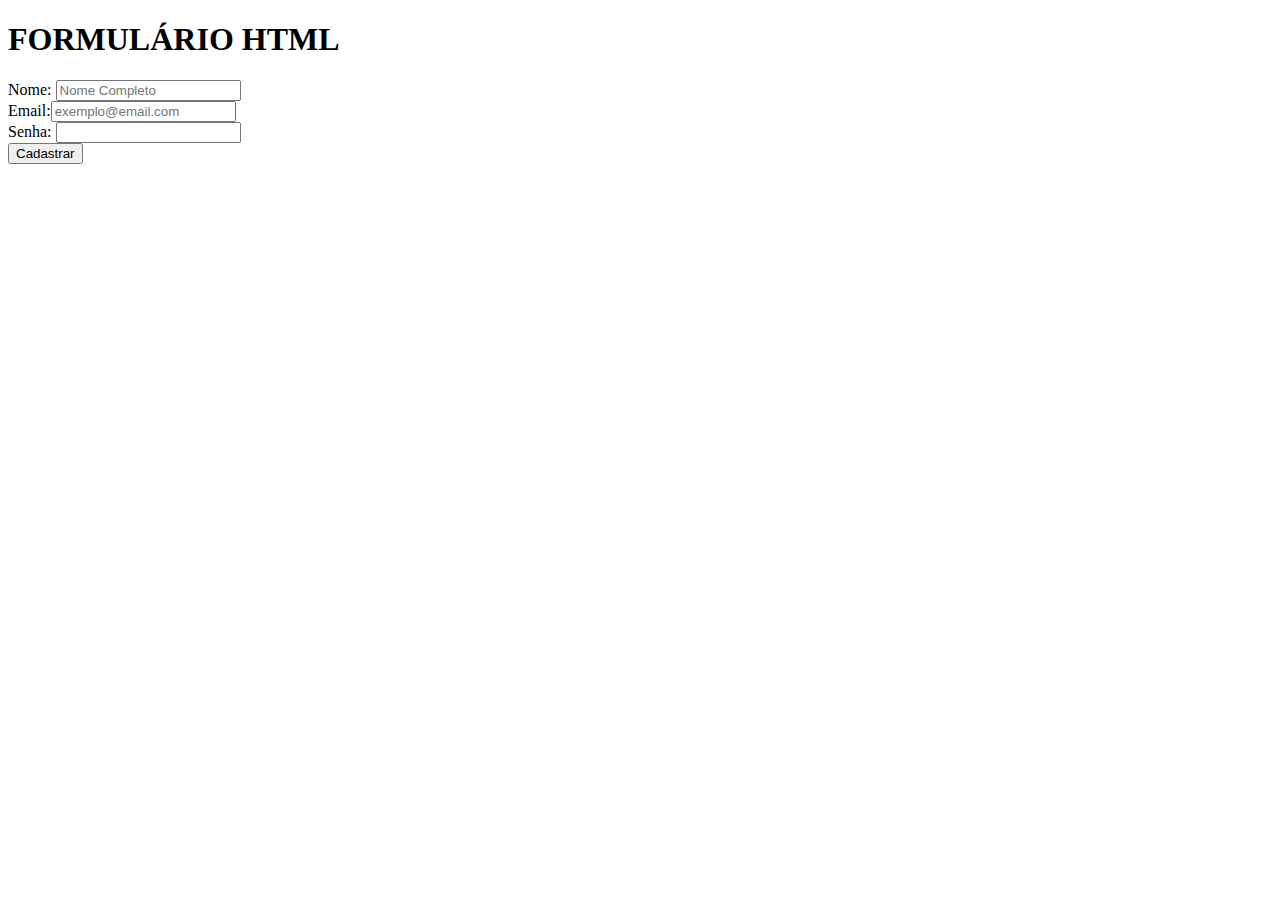
==== index.html @ 54ae10e4 "Add files via upload" ====
<!DOCTYPE html>
<html lang="pt-br">
<head>
    <meta charset="UTF-8">
    <meta name="viewport" content="width=device-width, initial-scale=1.0">
    <title>Formulário HTML</title>
</head>
<body>
    <header> <h1>FORMULÁRIO HTML</h1></header>
    <!-- Formulário -->
    <div>
        <label>Nome: </label><input name="nome" type="text" placeholder="Nome Completo">
    </div>
    <div>
        <label>Email:</label><input  name="email" type="email" placeholder="exemplo@email.com">
    </div>
    <div>
        <label>Senha: </label><input  name="senha" type="password">
    </div>
    <div>
        <button type=submit>Cadastrar</button>
    </div>
</body>
</html>
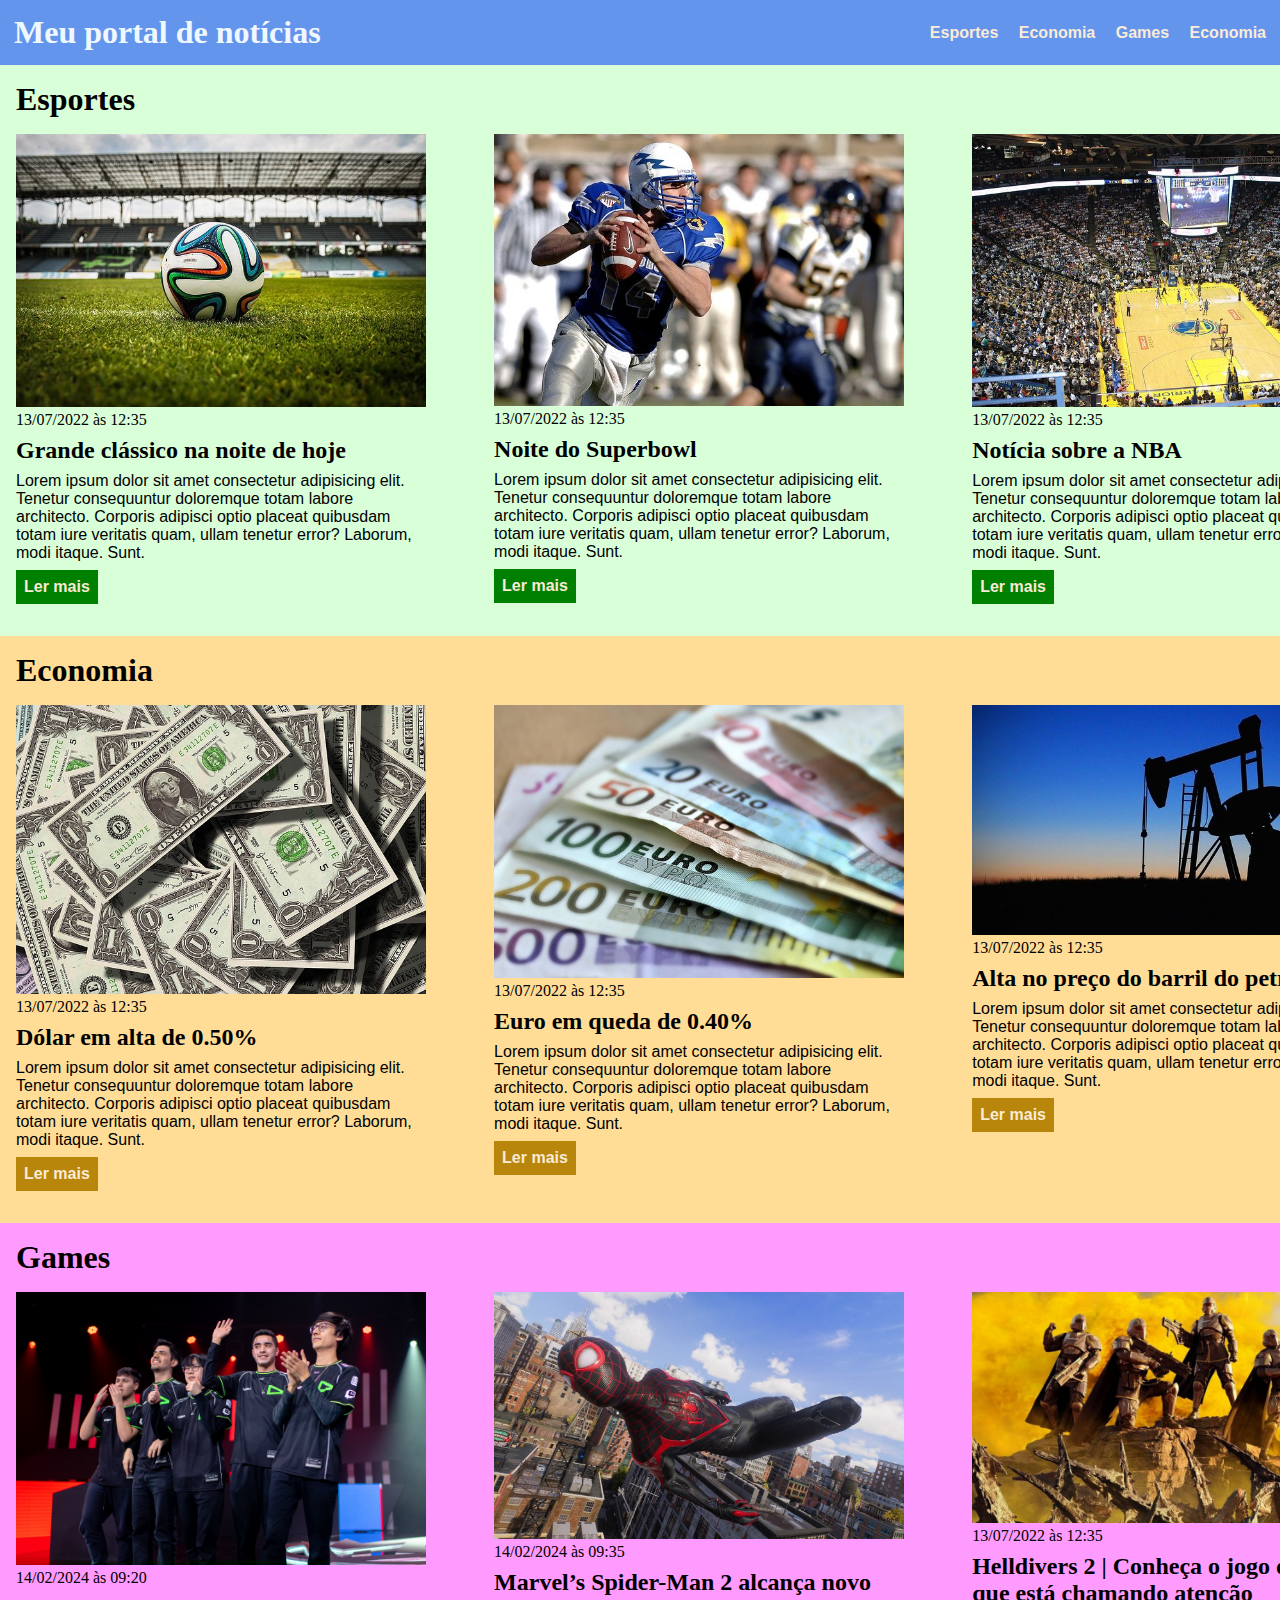
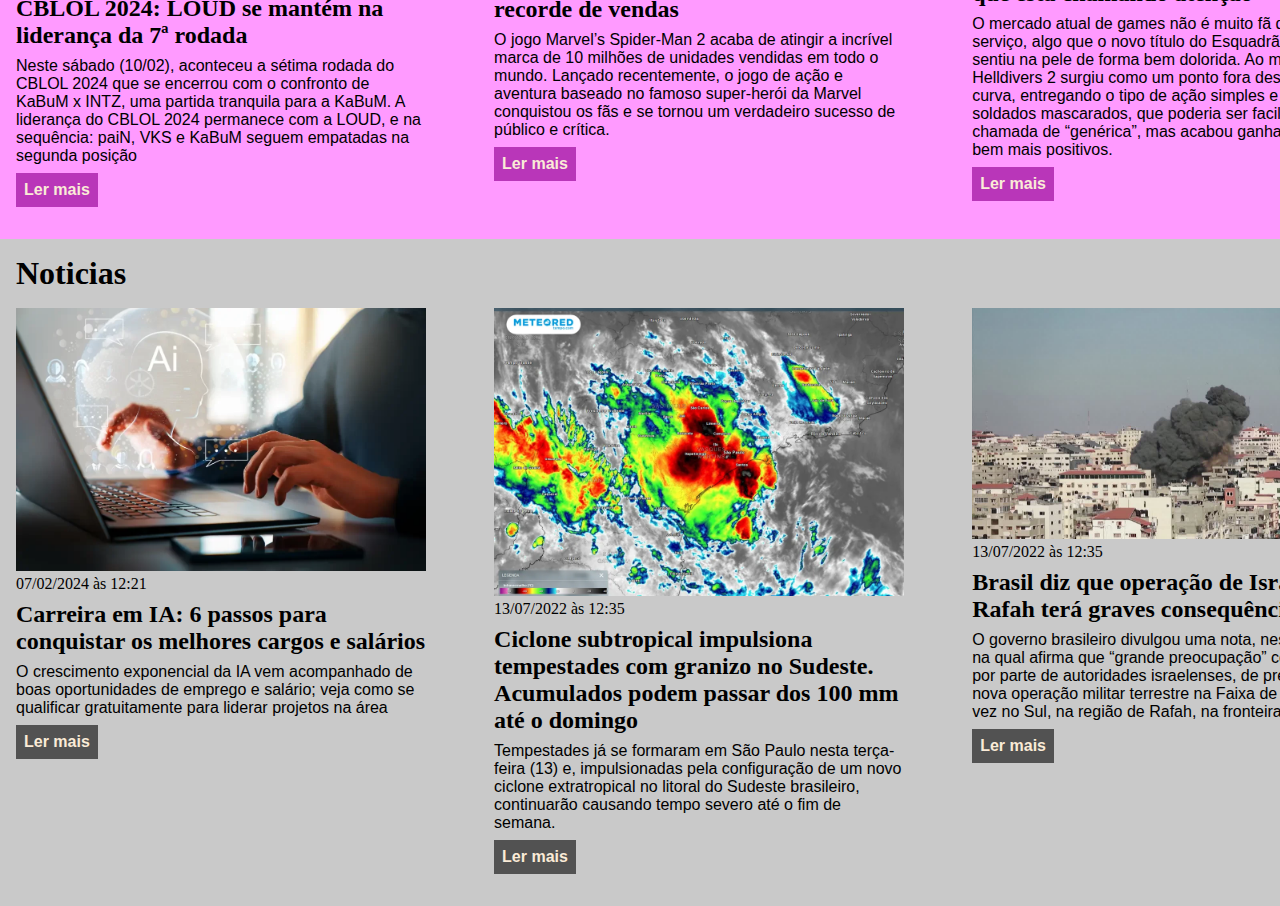
==== commit 5ba14045: "criação do exercicio de CSS da aula 4.9" ====
--- a/index.html
+++ b/index.html
@@ -1,24 +1,255 @@
 <!DOCTYPE html>
-<html lang="pt-br">
+<html lang="pt-BR">
+
 <head>
-    <meta charset="UTF-8">
-    <meta name="viewport" content="width=device-width, initial-scale=1.0">
-    <title>Formulário HTML</title>
+    <meta charset="UTF-8" />
+    <meta http-equiv="X-UA-Compatible" content="IE=edge" />
+    <meta name="viewport" content="width=device-width, initial-scale=1.0" />
+    <title>Meu portal de notícias</title>
+    <link rel="stylesheet" href="./main.css" />
 </head>
+
 <body>
-    <header> <h1>FORMULÁRIO HTML</h1></header>
-    <!-- Formulário -->
-    <div>
-        <label>Nome: </label><input name="nome" type="text" placeholder="Nome Completo">
-    </div>
-    <div>
-        <label>Email:</label><input  name="email" type="email" placeholder="exemplo@email.com">
-    </div>
-    <div>
-        <label>Senha: </label><input  name="senha" type="password">
-    </div>
-    <div>
-        <button type=submit>Cadastrar</button>
-    </div>
+    <header>
+        <div class="container">
+            <h1>Meu portal de notícias</h1>
+            <nav>
+                <ul>
+                    <li>
+                        <a href="#sports" title="Ir para a seção de esportes">Esportes</a>
+                    </li>
+                    <li>
+                        <a href="#economy" title="Ir para a seção de economia">Economia</a>
+                    </li>
+                    <li>
+                        <a href="#games" title="Ir para a seção de games">Games</a>
+                    </li>
+                    <li>
+                        <a href="#noticias" title="Ir para a seção de notícias">Economia</a>
+                    </li>
+                </ul>
+            </nav>
+        </div>
+    </header>
+    <section id="sports">
+        <div class="container">
+            <h2>Esportes</h2>
+            <div class="articles">
+                <article>
+                    <img src="./imagens/futebol.jpg" alt="Bola de futebol no gramado" />
+                    <header>
+                        <time>13/07/2022 às 12:35</time>
+                    </header>
+                    <h3>Grande clássico na noite de hoje</h3>
+                    <p>
+                        Lorem ipsum dolor sit amet consectetur adipisicing elit. Tenetur
+                        consequuntur doloremque totam labore architecto. Corporis adipisci
+                        optio placeat quibusdam totam iure veritatis quam, ullam tenetur
+                        error? Laborum, modi itaque. Sunt.
+                    </p>
+                    <a href="#" title="Leia a notícia completa">Ler mais</a>
+                </article>
+                <article>
+                    <img src="./imagens/futebol-americano.jpg"
+                        alt="Jogador de futebol americano correndo com a bola na mão" />
+                    <header>
+                        <time>13/07/2022 às 12:35</time>
+                    </header>
+                    <h3>Noite do Superbowl</h3>
+                    <p>
+                        Lorem ipsum dolor sit amet consectetur adipisicing elit. Tenetur
+                        consequuntur doloremque totam labore architecto. Corporis adipisci
+                        optio placeat quibusdam totam iure veritatis quam, ullam tenetur
+                        error? Laborum, modi itaque. Sunt.
+                    </p>
+                    <a href="#" title="Leia a notícia completa">Ler mais</a>
+                </article>
+                <article>
+                    <img src="./imagens/basquete.jpg" title="Vista aérea de uma quadra de basquete" />
+                    <header>
+                        <time>13/07/2022 às 12:35</time>
+                    </header>
+                    <h3>Notícia sobre a NBA</h3>
+                    <p>
+                        Lorem ipsum dolor sit amet consectetur adipisicing elit. Tenetur
+                        consequuntur doloremque totam labore architecto. Corporis adipisci
+                        optio placeat quibusdam totam iure veritatis quam, ullam tenetur
+                        error? Laborum, modi itaque. Sunt.
+                    </p>
+                    <a href="#" title="Leia a notícia completa">Ler mais</a>
+                </article>
+            </div>
+        </div>
+    </section>
+    <section id="economy">
+        <div class="container">
+            <h2>Economia</h2>
+            <div class="articles">
+                <article>
+                    <img src="./imagens/dolares.jpg" alt="Muitos dólares" />
+                    <header>
+                        <time>13/07/2022 às 12:35</time>
+                    </header>
+                    <h3>Dólar em alta de 0.50%</h3>
+                    <p>
+                        Lorem ipsum dolor sit amet consectetur adipisicing elit. Tenetur
+                        consequuntur doloremque totam labore architecto. Corporis adipisci
+                        optio placeat quibusdam totam iure veritatis quam, ullam tenetur
+                        error? Laborum, modi itaque. Sunt.
+                    </p>
+                    <a href="#" title="Leia a notícia completa">Ler mais</a>
+                </article>
+                <article>
+                    <img src="./imagens/euro.jpg" alt="Várias notas de euro" />
+                    <header>
+                        <time>13/07/2022 às 12:35</time>
+                    </header>
+                    <h3>Euro em queda de 0.40%</h3>
+                    <p>
+                        Lorem ipsum dolor sit amet consectetur adipisicing elit. Tenetur
+                        consequuntur doloremque totam labore architecto. Corporis adipisci
+                        optio placeat quibusdam totam iure veritatis quam, ullam tenetur
+                        error? Laborum, modi itaque. Sunt.
+                    </p>
+                    <a href="#" title="Leia a notícia completa">Ler mais</a>
+                </article>
+                <article>
+                    <img src="./imagens/petroleo.jpg" alt="Extração de petróleo" />
+                    <header>
+                        <time>13/07/2022 às 12:35</time>
+                    </header>
+                    <h3>Alta no preço do barril do petróleo</h3>
+                    <p>
+                        Lorem ipsum dolor sit amet consectetur adipisicing elit. Tenetur
+                        consequuntur doloremque totam labore architecto. Corporis adipisci
+                        optio placeat quibusdam totam iure veritatis quam, ullam tenetur
+                        error? Laborum, modi itaque. Sunt.
+                    </p>
+                    <a href="#" title="Leia a notícia completa">Ler mais</a>
+                </article>
+            </div>
+        </div>
+    </section>
+    <section id="games">
+        <div class="container">
+            <h2>Games</h2>
+            <div class="articles">
+                <article>
+                    <img src="./imagens/loud-cblol-2022-2-split.jpg" alt="time da Loud" />
+                    <header>
+                        <time>14/02/2024 às 09:20</time>
+                    </header>
+                    <h3>CBLOL 2024: LOUD se mantém na liderança da 7ª rodada</h3>
+                    <p>
+                        Neste sábado (10/02), aconteceu a sétima rodada do CBLOL 2024 que
+                        se encerrou com o confronto de KaBuM x INTZ, uma partida tranquila
+                        para a KaBuM. A liderança do CBLOL 2024 permanece com a LOUD, e na
+                        sequência: paiN, VKS e KaBuM seguem empatadas na segunda posição
+                    </p>
+                    <a href="https://maisesports.com.br/cblol-2024-loud-se-mantem-na-lideranca-da-7a-rodada/"
+                        title="Leia a notícia completa">Ler mais</a>
+                </article>
+                <article>
+                    <img src="./imagens/marvel-s-spider-man-2-ja-tem-janela-de-lancamento-para-chegar-ao-pc-101697.jpg"
+                        alt="Spider-Man" />
+                    <header>
+                        <time>14/02/2024 às 09:35</time>
+                    </header>
+                    <h3>Marvel’s Spider-Man 2 alcança novo recorde de vendas</h3>
+                    <p>
+                        O jogo Marvel’s Spider-Man 2 acaba de atingir a incrível marca de
+                        10 milhões de unidades vendidas em todo o mundo. Lançado
+                        recentemente, o jogo de ação e aventura baseado no famoso
+                        super-herói da Marvel conquistou os fãs e se tornou um verdadeiro
+                        sucesso de público e crítica.
+                    </p>
+                    <a href="https://nitro.r7.com/games/o-vicio/marvels-spider-man-2-alcanca-novo-recorde-de-vendas-14022024"
+                        title="Leia a notícia completa">Ler mais</a>
+                </article>
+                <article>
+                    <img src="./imagens/helldivers-2.jpg" alt="capa do jogo Helldivers 2" />
+                    <header>
+                        <time>13/07/2022 às 12:35</time>
+                    </header>
+                    <h3>
+                        Helldivers 2 | Conheça o jogo de PS5 que está chamando atenção
+                    </h3>
+                    <p>
+                        O mercado atual de games não é muito fã de jogos de serviço, algo
+                        que o novo título do Esquadrão Suicida sentiu na pele de forma bem
+                        dolorida. Ao mesmo tempo, Helldivers 2 surgiu como um ponto fora
+                        desta mesma curva, entregando o tipo de ação simples e objetiva,
+                        com soldados mascarados, que poderia ser facilmente chamada de
+                        “genérica”, mas acabou ganhando adjetivos bem mais positivos.
+                    </p>
+                    <a href="https://canaltech.com.br/games/helldivers-2-conheca-o-jogo-de-ps5-que-esta-chamando-atencao-278935/"
+                        title="Leia a notícia completa">Ler mais</a>
+                </article>
+            </div>
+        </div>
+    </section>
+    <section id="noticias">
+        <div class="container">
+            <h2>Noticias</h2>
+            <div class="articles">
+                <article>
+                    <img src="./imagens/ia.webp"
+                        alt="Pessoa digitando em um notebook com uma marca d'água com um simbolo de IA" />
+                    <header>
+                        <time>07/02/2024 às 12:21</time>
+                    </header>
+                    <h3>
+                        Carreira em IA: 6 passos para conquistar os melhores cargos e
+                        salários
+                    </h3>
+                    <p>
+                        O crescimento exponencial da IA vem acompanhado de boas
+                        oportunidades de emprego e salário; veja como se qualificar
+                        gratuitamente para liderar projetos na área
+                    </p>
+                    <a href="https://exame.com/carreira/carreira-em-ia-6-passos-para-conquistar-os-melhores-cargos-e-salarios/"
+                        title="Leia a notícia completa">Ler mais</a>
+                </article>
+                <article>
+                    <img src="./imagens/meteorologico.webp" alt="mapa meteorológico" />
+                    <header>
+                        <time>13/07/2022 às 12:35</time>
+                    </header>
+                    <h3>
+                        Ciclone subtropical impulsiona tempestades com granizo no Sudeste.
+                        Acumulados podem passar dos 100 mm até o domingo
+                    </h3>
+                    <p>
+                        Tempestades já se formaram em São Paulo nesta terça-feira (13) e,
+                        impulsionadas pela configuração de um novo ciclone extratropical
+                        no litoral do Sudeste brasileiro, continuarão causando tempo
+                        severo até o fim de semana.
+                    </p>
+                    <a href="https://www.tempo.com/noticias/previsao/ciclone-subtropical-impulsiona-tempestades-com-granizo-no-sudeste-acumulados-podem-passar-dos-100-mm-ate-o-domingo.html"
+                        title="Leia a notícia completa">Ler mais</a>
+                </article>
+                <article>
+                    <img src="./imagens/bomba-israel.jpg" alt="Fumaça de bomba em Israel" />
+                    <header>
+                        <time>13/07/2022 às 12:35</time>
+                    </header>
+                    <h3>
+                        Brasil diz que operação de Israel em Rafah terá
+                        <strong>graves consequências</strong>
+                    </h3>
+                    <p>
+                        O governo brasileiro divulgou uma nota, nesta terça-feira, na qual
+                        afirma que “grande preocupação” com o anúncio, por parte de
+                        autoridades israelenses, de preparação de nova operação militar
+                        terrestre na Faixa de Gaza, desta vez no Sul, na região de Rafah,
+                        na fronteira com o Egito.
+                    </p>
+                    <a href="https://oglobo.globo.com/mundo/noticia/2024/02/13/brasil-diz-que-operacao-de-israel-em-rafah-tera-graves-consequencias.ghtml"
+                        title="Leia a notícia completa">Ler mais</a>
+                </article>
+            </div>
+        </div>
+    </section>
 </body>
+
 </html>--- a/main.css
+++ b/main.css
@@ -0,0 +1,125 @@
+* {
+    box-sizing: border-box;
+    margin: 0;
+    padding: 0;
+    list-style: none;
+}
+
+body header .container {
+    background-color: cornflowerblue;
+    padding: 14px;
+    color: aliceblue;
+    width: auto;
+}
+
+header .container {
+    display: flex;
+    align-items: center;
+    justify-content: space-between;
+}
+
+header li {
+    display: inline;
+    font-family: Arial, Helvetica, sans-serif;
+    font-weight: bold;
+}
+
+header li a {
+    color: antiquewhite;
+    text-decoration: none;
+    margin-left: 16px;
+}
+
+.container {
+    width: 1366px;
+    margin: 0 auto;
+}
+
+.articles {
+    display: flex;
+    flex-wrap: wrap;
+    justify-content: space-between;
+}
+
+.articles article img {
+    /* height: 180px; */
+    width: 100%;
+}
+
+.articles article {
+    width: 30%;
+}
+
+section {
+    padding: 16px;
+
+}
+
+section h2,
+.articles article {
+    margin-bottom: 16px;
+}
+
+.articles article h3 {
+    margin-top: 8px;
+    margin-bottom: 8px;
+}
+
+.articles article a {
+    background-color: crimson;
+    color: antiquewhite;
+    padding: 8px;
+    display: inline-block;
+    text-decoration: none;
+    font-weight: bold;
+    margin-top: 8px;
+}
+
+.articles article a:hover {
+    text-decoration: underline;
+}
+
+.articles article p,
+.articles article a {
+    font-family: Arial, Helvetica, sans-serif;
+}
+
+.articles article h3 {
+    font-size: 24px;
+}
+
+section h2 {
+    font-size: 32px;
+}
+
+#sports {
+    background-color: rgba(0, 255, 0, .15);
+}
+
+#sports .articles article a {
+    background-color: green;
+}
+
+#economy {
+    background-color: rgba(255, 213, 124, .8);
+}
+
+#economy .articles article a {
+    background-color: darkgoldenrod;
+}
+
+#games {
+    background-color: rgba(255, 100, 255, 0.65);
+}
+
+#games .articles article a {
+    background-color: rgba(148, 0, 148, 0.65);
+}
+
+#noticias {
+    background-color: rgba(172, 172, 172, 0.65);
+}
+
+#noticias .articles article a {
+    background-color: rgba(82, 82, 82, 1);
+}